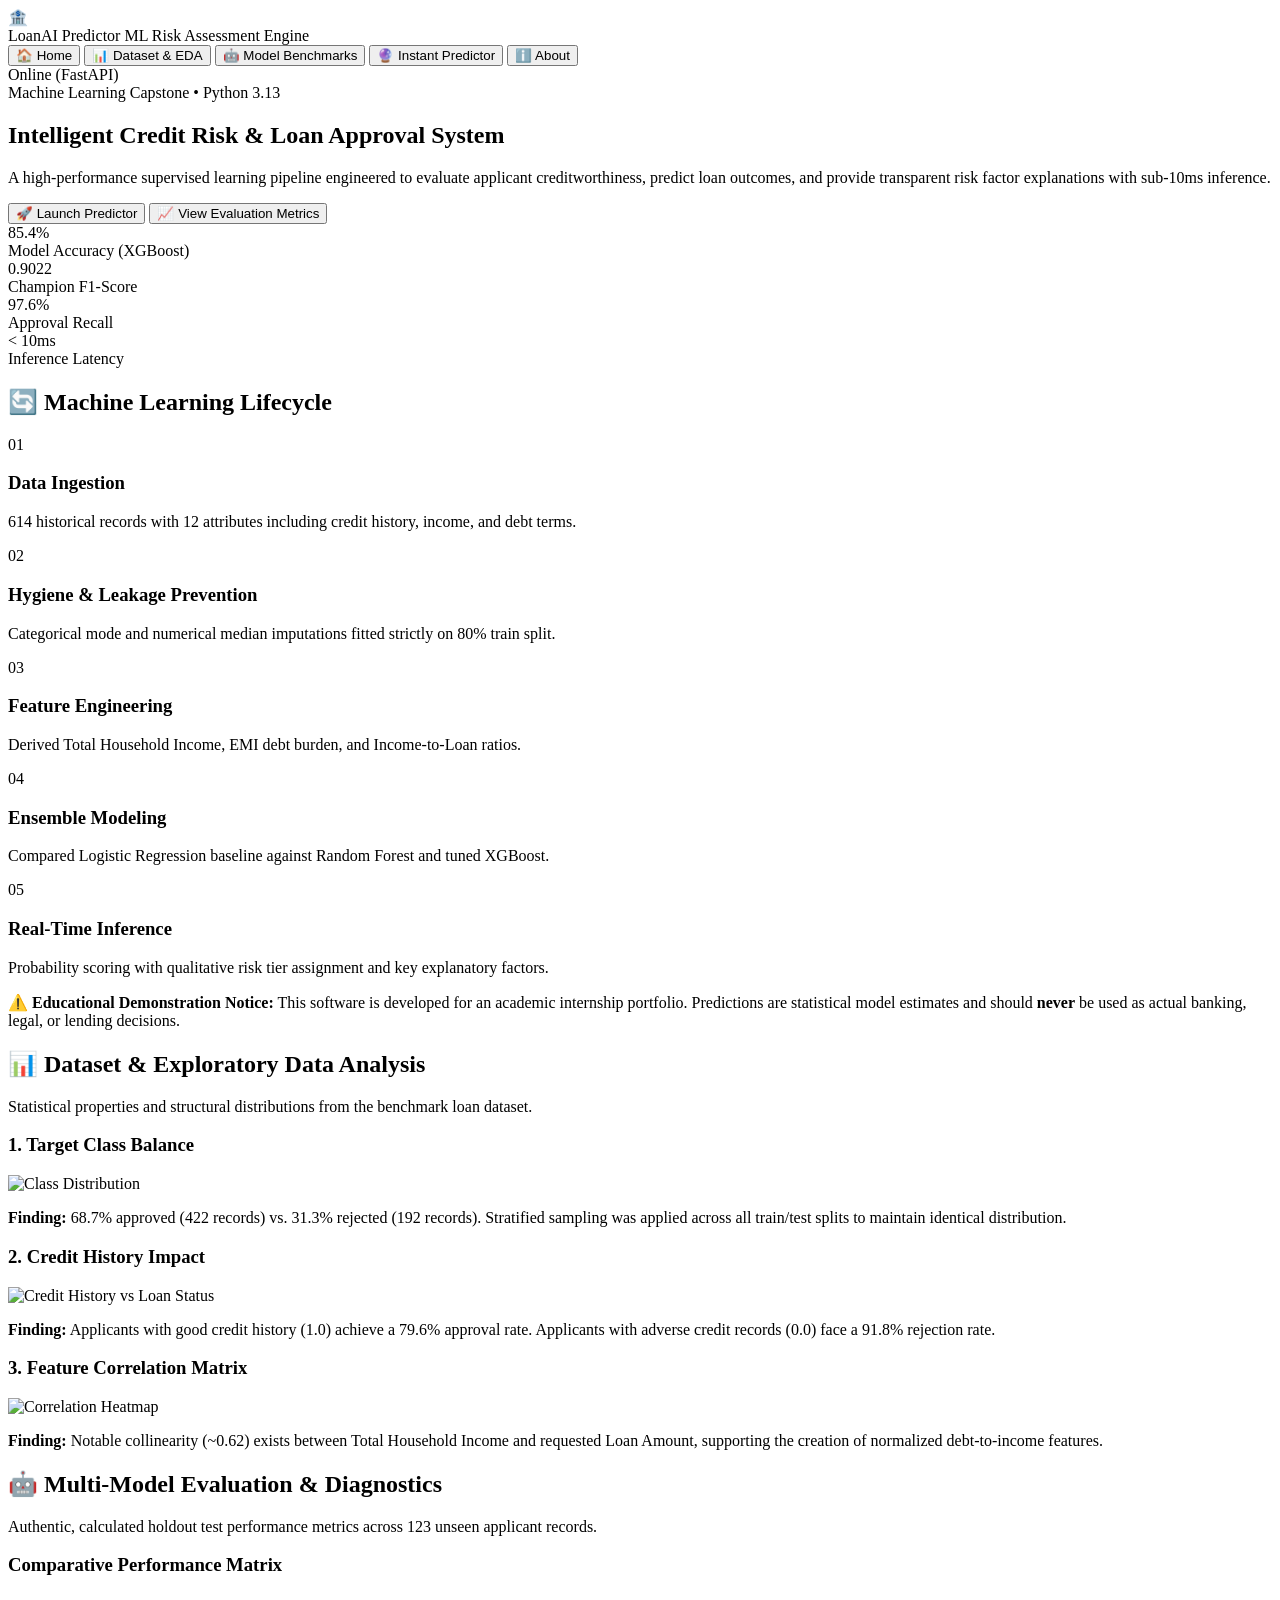
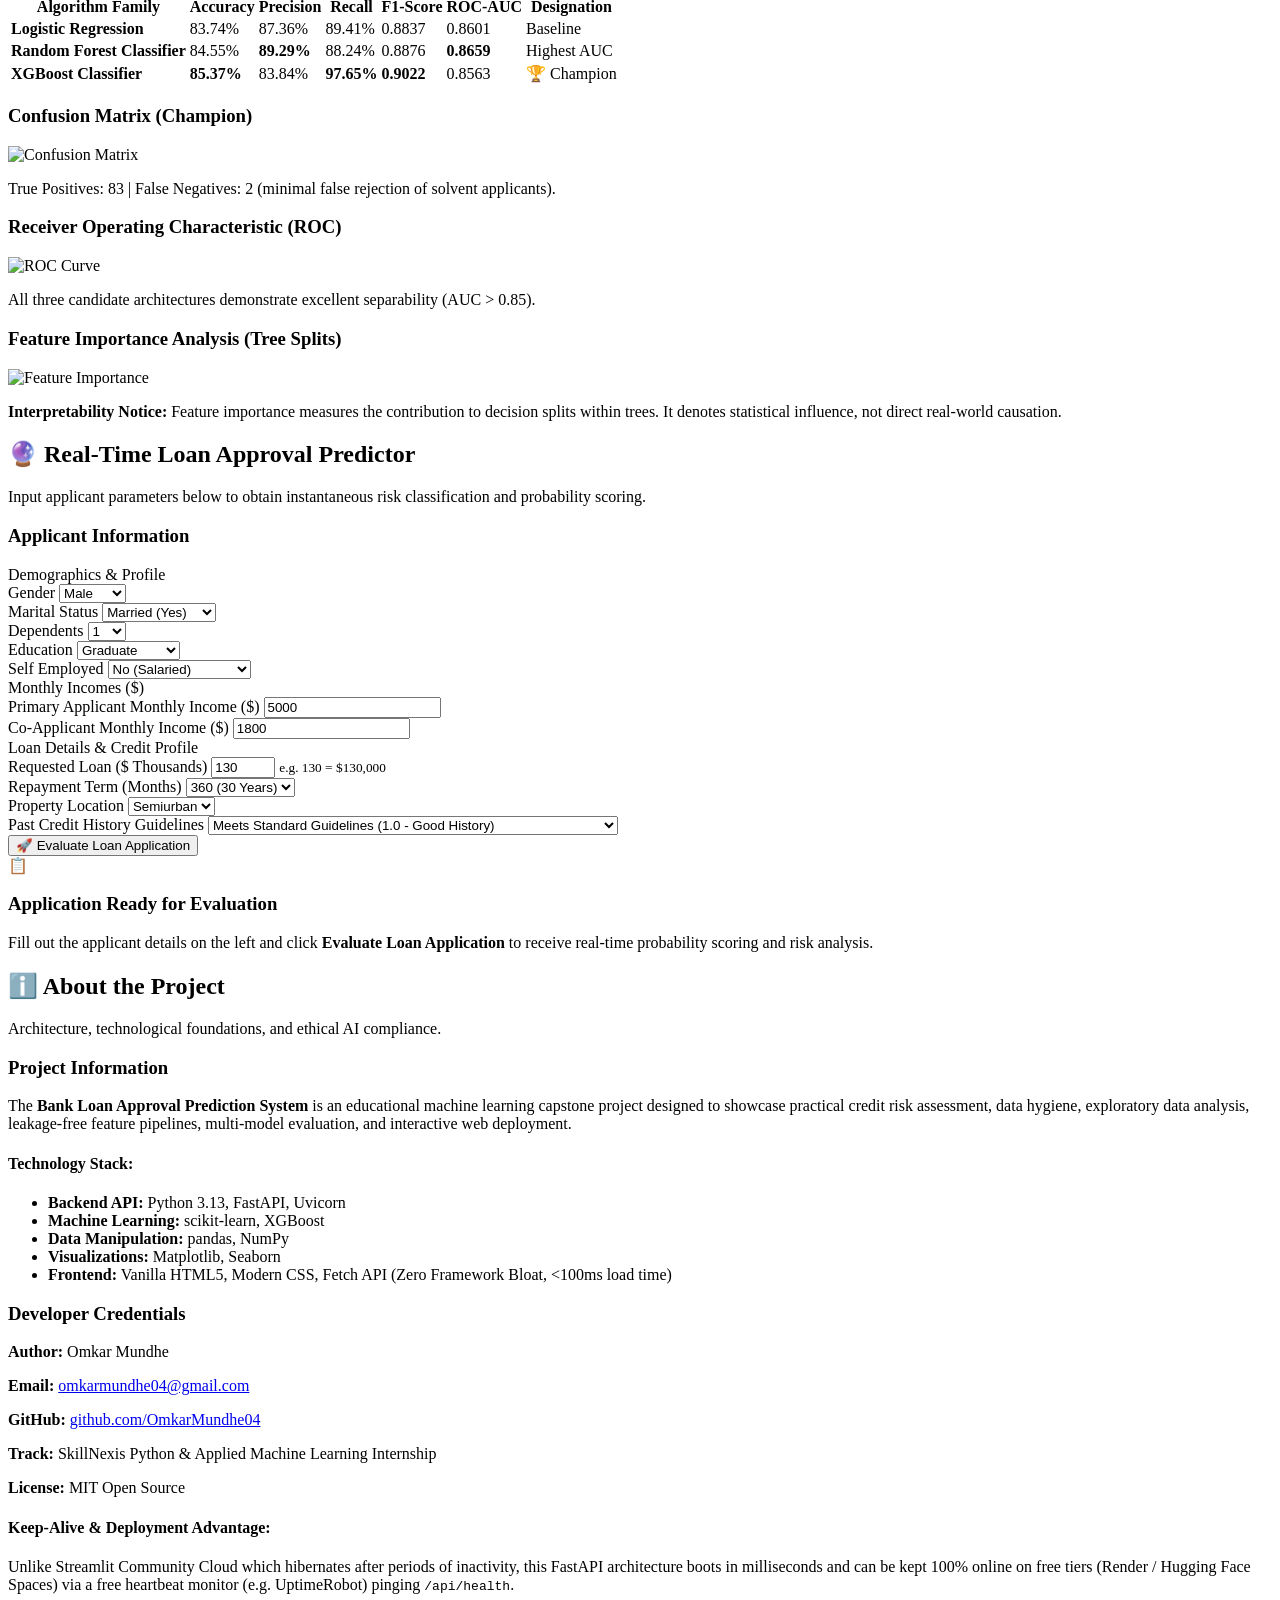
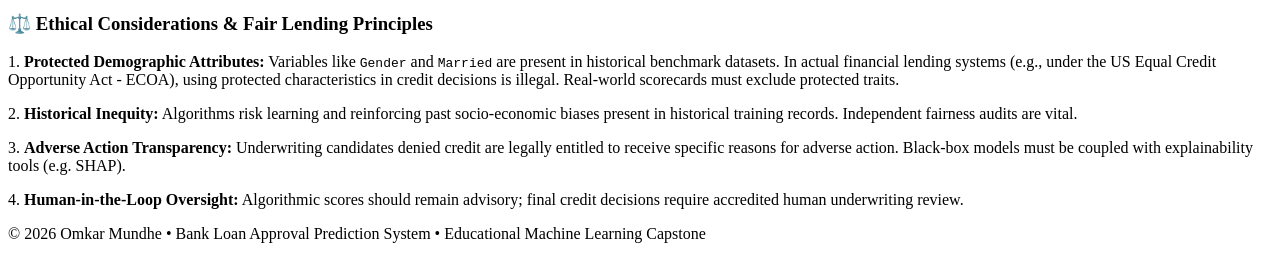
==== weeklyprojectml/static/index.html @ 2aff9a14 "fix: resolve Starlette TemplateResponse 500 on Render using FileResponse" ====
<!DOCTYPE html>
<html lang="en">
<head>
    <meta charset="UTF-8">
    <meta name="viewport" content="width=device-width, initial-scale=1.0">
    <title>Bank Loan Approval Prediction System | ML Capstone</title>
    <link rel="preconnect" href="https://fonts.googleapis.com">
    <link rel="preconnect" href="https://fonts.gstatic.com" crossorigin>
    <link href="https://fonts.googleapis.com/css2?family=Inter:wght@300;400;500;600;700&display=swap" rel="stylesheet">
    <link rel="stylesheet" href="/static/style.css">
</head>
<body>

    <!-- Top Navigation Bar -->
    <header class="navbar">
        <div class="nav-container">
            <div class="brand">
                <span class="brand-icon">🏦</span>
                <div>
                    <span class="brand-title">LoanAI Predictor</span>
                    <span class="brand-subtitle">ML Risk Assessment Engine</span>
                </div>
            </div>
            <nav class="nav-tabs">
                <button class="nav-btn active" onclick="switchTab('home')">🏠 Home</button>
                <button class="nav-btn" onclick="switchTab('eda')">📊 Dataset & EDA</button>
                <button class="nav-btn" onclick="switchTab('models')">🤖 Model Benchmarks</button>
                <button class="nav-btn highlight" onclick="switchTab('predict')">🔮 Instant Predictor</button>
                <button class="nav-btn" onclick="switchTab('about')">ℹ️ About</button>
            </nav>
            <div class="server-status">
                <span class="status-dot"></span> Online (FastAPI)
            </div>
        </div>
    </header>

    <!-- Main Container -->
    <main class="main-content">

        <!-- TAB 1: HOME -->
        <section id="tab-home" class="tab-pane active">
            <div class="hero-banner">
                <div class="hero-text">
                    <span class="badge">Machine Learning Capstone • Python 3.13</span>
                    <h1>Intelligent Credit Risk & Loan Approval System</h1>
                    <p>A high-performance supervised learning pipeline engineered to evaluate applicant creditworthiness, predict loan outcomes, and provide transparent risk factor explanations with sub-10ms inference.</p>
                    <div class="hero-actions">
                        <button class="btn btn-primary" onclick="switchTab('predict')">🚀 Launch Predictor</button>
                        <button class="btn btn-secondary" onclick="switchTab('models')">📈 View Evaluation Metrics</button>
                    </div>
                </div>
                <div class="hero-stats">
                    <div class="stat-box">
                        <div class="stat-number">85.4%</div>
                        <div class="stat-label">Model Accuracy (XGBoost)</div>
                    </div>
                    <div class="stat-box">
                        <div class="stat-number">0.9022</div>
                        <div class="stat-label">Champion F1-Score</div>
                    </div>
                    <div class="stat-box">
                        <div class="stat-number">97.6%</div>
                        <div class="stat-label">Approval Recall</div>
                    </div>
                    <div class="stat-box">
                        <div class="stat-number">&lt; 10ms</div>
                        <div class="stat-label">Inference Latency</div>
                    </div>
                </div>
            </div>

            <!-- ML Workflow -->
            <div class="card mt-4">
                <h2>🔄 Machine Learning Lifecycle</h2>
                <div class="workflow-steps">
                    <div class="step-card">
                        <div class="step-num">01</div>
                        <h3>Data Ingestion</h3>
                        <p>614 historical records with 12 attributes including credit history, income, and debt terms.</p>
                    </div>
                    <div class="step-card">
                        <div class="step-num">02</div>
                        <h3>Hygiene & Leakage Prevention</h3>
                        <p>Categorical mode and numerical median imputations fitted strictly on 80% train split.</p>
                    </div>
                    <div class="step-card">
                        <div class="step-num">03</div>
                        <h3>Feature Engineering</h3>
                        <p>Derived Total Household Income, EMI debt burden, and Income-to-Loan ratios.</p>
                    </div>
                    <div class="step-card">
                        <div class="step-num">04</div>
                        <h3>Ensemble Modeling</h3>
                        <p>Compared Logistic Regression baseline against Random Forest and tuned XGBoost.</p>
                    </div>
                    <div class="step-card">
                        <div class="step-num">05</div>
                        <h3>Real-Time Inference</h3>
                        <p>Probability scoring with qualitative risk tier assignment and key explanatory factors.</p>
                    </div>
                </div>
            </div>

            <!-- Notice -->
            <div class="alert-box alert-warning mt-4">
                <strong>⚠️ Educational Demonstration Notice:</strong> This software is developed for an academic internship portfolio. Predictions are statistical model estimates and should <strong>never</strong> be used as actual banking, legal, or lending decisions.
            </div>
        </section>

        <!-- TAB 2: DATASET & EDA -->
        <section id="tab-eda" class="tab-pane">
            <div class="section-header">
                <h2>📊 Dataset & Exploratory Data Analysis</h2>
                <p>Statistical properties and structural distributions from the benchmark loan dataset.</p>
            </div>

            <div class="grid-2 mt-4">
                <div class="card">
                    <h3>1. Target Class Balance</h3>
                    <img src="/figures/class_distribution.png" alt="Class Distribution" class="eda-img">
                    <p class="caption mt-2"><strong>Finding:</strong> 68.7% approved (422 records) vs. 31.3% rejected (192 records). Stratified sampling was applied across all train/test splits to maintain identical distribution.</p>
                </div>
                <div class="card">
                    <h3>2. Credit History Impact</h3>
                    <img src="/figures/credit_history_vs_status.png" alt="Credit History vs Loan Status" class="eda-img">
                    <p class="caption mt-2"><strong>Finding:</strong> Applicants with good credit history (1.0) achieve a 79.6% approval rate. Applicants with adverse credit records (0.0) face a 91.8% rejection rate.</p>
                </div>
            </div>

            <div class="card mt-4">
                <h3>3. Feature Correlation Matrix</h3>
                <img src="/figures/correlation_heatmap.png" alt="Correlation Heatmap" class="eda-img max-w-full">
                <p class="caption mt-2"><strong>Finding:</strong> Notable collinearity (~0.62) exists between Total Household Income and requested Loan Amount, supporting the creation of normalized debt-to-income features.</p>
            </div>
        </section>

        <!-- TAB 3: MODEL BENCHMARKS -->
        <section id="tab-models" class="tab-pane">
            <div class="section-header">
                <h2>🤖 Multi-Model Evaluation & Diagnostics</h2>
                <p>Authentic, calculated holdout test performance metrics across 123 unseen applicant records.</p>
            </div>

            <!-- Metrics Table -->
            <div class="card mt-4">
                <h3>Comparative Performance Matrix</h3>
                <div class="table-responsive">
                    <table class="styled-table">
                        <thead>
                            <tr>
                                <th>Algorithm Family</th>
                                <th>Accuracy</th>
                                <th>Precision</th>
                                <th>Recall</th>
                                <th>F1-Score</th>
                                <th>ROC-AUC</th>
                                <th>Designation</th>
                            </tr>
                        </thead>
                        <tbody>
                            <tr>
                                <td><strong>Logistic Regression</strong></td>
                                <td>83.74%</td>
                                <td>87.36%</td>
                                <td>89.41%</td>
                                <td>0.8837</td>
                                <td>0.8601</td>
                                <td><span class="tag tag-gray">Baseline</span></td>
                            </tr>
                            <tr>
                                <td><strong>Random Forest Classifier</strong></td>
                                <td>84.55%</td>
                                <td><strong>89.29%</strong></td>
                                <td>88.24%</td>
                                <td>0.8876</td>
                                <td><strong>0.8659</strong></td>
                                <td><span class="tag tag-blue">Highest AUC</span></td>
                            </tr>
                            <tr class="highlight-row">
                                <td><strong>XGBoost Classifier</strong></td>
                                <td><strong>85.37%</strong></td>
                                <td>83.84%</td>
                                <td><strong>97.65%</strong></td>
                                <td><strong>0.9022</strong></td>
                                <td>0.8563</td>
                                <td><span class="tag tag-green">🏆 Champion</span></td>
                            </tr>
                        </tbody>
                    </table>
                </div>
            </div>

            <div class="grid-2 mt-4">
                <div class="card">
                    <h3>Confusion Matrix (Champion)</h3>
                    <img src="/figures/confusion_matrix.png" alt="Confusion Matrix" class="eda-img">
                    <p class="caption mt-2">True Positives: 83 | False Negatives: 2 (minimal false rejection of solvent applicants).</p>
                </div>
                <div class="card">
                    <h3>Receiver Operating Characteristic (ROC)</h3>
                    <img src="/figures/roc_curve.png" alt="ROC Curve" class="eda-img">
                    <p class="caption mt-2">All three candidate architectures demonstrate excellent separability (AUC > 0.85).</p>
                </div>
            </div>

            <div class="card mt-4">
                <h3>Feature Importance Analysis (Tree Splits)</h3>
                <img src="/figures/feature_importance.png" alt="Feature Importance" class="eda-img">
                <p class="caption mt-2"><strong>Interpretability Notice:</strong> Feature importance measures the contribution to decision splits within trees. It denotes statistical influence, not direct real-world causation.</p>
            </div>
        </section>

        <!-- TAB 4: INSTANT PREDICTOR -->
        <section id="tab-predict" class="tab-pane">
            <div class="section-header">
                <h2>🔮 Real-Time Loan Approval Predictor</h2>
                <p>Input applicant parameters below to obtain instantaneous risk classification and probability scoring.</p>
            </div>

            <div class="grid-predictor mt-4">
                <!-- Prediction Form -->
                <div class="card">
                    <h3>Applicant Information</h3>
                    <form id="loanForm" onsubmit="handlePrediction(event)">
                        
                        <div class="form-section-title">Demographics & Profile</div>
                        <div class="grid-3">
                            <div class="form-group">
                                <label for="Gender">Gender</label>
                                <select id="Gender" name="Gender">
                                    <option value="Male" selected>Male</option>
                                    <option value="Female">Female</option>
                                </select>
                            </div>
                            <div class="form-group">
                                <label for="Married">Marital Status</label>
                                <select id="Married" name="Married">
                                    <option value="Yes" selected>Married (Yes)</option>
                                    <option value="No">Unmarried (No)</option>
                                </select>
                            </div>
                            <div class="form-group">
                                <label for="Dependents">Dependents</label>
                                <select id="Dependents" name="Dependents">
                                    <option value="0">0</option>
                                    <option value="1" selected>1</option>
                                    <option value="2">2</option>
                                    <option value="3+">3+</option>
                                </select>
                            </div>
                        </div>

                        <div class="grid-2">
                            <div class="form-group">
                                <label for="Education">Education</label>
                                <select id="Education" name="Education">
                                    <option value="Graduate" selected>Graduate</option>
                                    <option value="Not Graduate">Not Graduate</option>
                                </select>
                            </div>
                            <div class="form-group">
                                <label for="Self_Employed">Self Employed</label>
                                <select id="Self_Employed" name="Self_Employed">
                                    <option value="No" selected>No (Salaried)</option>
                                    <option value="Yes">Yes (Self-Employed)</option>
                                </select>
                            </div>
                        </div>

                        <div class="form-section-title mt-3">Monthly Incomes ($)</div>
                        <div class="grid-2">
                            <div class="form-group">
                                <label for="ApplicantIncome">Primary Applicant Monthly Income ($)</label>
                                <input type="number" id="ApplicantIncome" name="ApplicantIncome" value="5000" min="0" step="250" required>
                            </div>
                            <div class="form-group">
                                <label for="CoapplicantIncome">Co-Applicant Monthly Income ($)</label>
                                <input type="number" id="CoapplicantIncome" name="CoapplicantIncome" value="1800" min="0" step="250" required>
                            </div>
                        </div>

                        <div class="form-section-title mt-3">Loan Details & Credit Profile</div>
                        <div class="grid-3">
                            <div class="form-group">
                                <label for="LoanAmount">Requested Loan ($ Thousands)</label>
                                <input type="number" id="LoanAmount" name="LoanAmount" value="130" min="5" max="1000" step="5" required>
                                <small class="form-hint">e.g. 130 = $130,000</small>
                            </div>
                            <div class="form-group">
                                <label for="Loan_Amount_Term">Repayment Term (Months)</label>
                                <select id="Loan_Amount_Term" name="Loan_Amount_Term">
                                    <option value="120">120 (10 Years)</option>
                                    <option value="180">180 (15 Years)</option>
                                    <option value="240">240 (20 Years)</option>
                                    <option value="300">300 (25 Years)</option>
                                    <option value="360" selected>360 (30 Years)</option>
                                    <option value="480">480 (40 Years)</option>
                                </select>
                            </div>
                            <div class="form-group">
                                <label for="Property_Area">Property Location</label>
                                <select id="Property_Area" name="Property_Area">
                                    <option value="Semiurban" selected>Semiurban</option>
                                    <option value="Urban">Urban</option>
                                    <option value="Rural">Rural</option>
                                </select>
                            </div>
                        </div>

                        <div class="form-group mt-2">
                            <label for="Credit_History">Past Credit History Guidelines</label>
                            <select id="Credit_History" name="Credit_History">
                                <option value="1.0" selected>Meets Standard Guidelines (1.0 - Good History)</option>
                                <option value="0.0">Does NOT Meet Guidelines / Adverse Defaults (0.0 - Bad History)</option>
                            </select>
                        </div>

                        <div class="form-actions mt-4">
                            <button type="submit" class="btn btn-primary w-full" id="submitBtn">
                                🚀 Evaluate Loan Application
                            </button>
                        </div>
                    </form>
                </div>

                <!-- Result Display Card -->
                <div class="card result-card" id="resultContainer">
                    <div id="resultPlaceholder" class="placeholder-state">
                        <div class="placeholder-icon">📋</div>
                        <h3>Application Ready for Evaluation</h3>
                        <p>Fill out the applicant details on the left and click <strong>Evaluate Loan Application</strong> to receive real-time probability scoring and risk analysis.</p>
                    </div>

                    <div id="resultContent" style="display: none;">
                        <div id="decisionBanner" class="decision-box">
                            <h2 id="decisionTitle">Outcome</h2>
                            <p id="decisionSubtitle">Description</p>
                            <div class="risk-badge" id="riskBadge">Risk Tier</div>
                        </div>

                        <div class="probability-meters mt-4">
                            <div class="prob-row">
                                <div class="prob-label">
                                    <span>Approval Likelihood</span>
                                    <strong id="approvalProbText">0%</strong>
                                </div>
                                <div class="progress-bar-bg">
                                    <div class="progress-bar-fill fill-green" id="approvalProbBar" style="width: 0%;"></div>
                                </div>
                            </div>
                            <div class="prob-row mt-2">
                                <div class="prob-label">
                                    <span>Rejection Likelihood</span>
                                    <strong id="rejectionProbText">0%</strong>
                                </div>
                                <div class="progress-bar-bg">
                                    <div class="progress-bar-fill fill-red" id="rejectionProbBar" style="width: 0%;"></div>
                                </div>
                            </div>
                        </div>

                        <div class="mt-4">
                            <h4>Primary Risk & Explanatory Factors:</h4>
                            <ul id="factorsList" class="factors-list"></ul>
                        </div>

                        <div class="alert-box alert-warning mt-4">
                            <small id="disclaimerText">Educational Machine Learning prediction. This prediction should NOT be treated as an actual banking or financial lending decision.</small>
                        </div>
                    </div>
                </div>
            </div>
        </section>

        <!-- TAB 5: ABOUT -->
        <section id="tab-about" class="tab-pane">
            <div class="section-header">
                <h2>ℹ️ About the Project</h2>
                <p>Architecture, technological foundations, and ethical AI compliance.</p>
            </div>

            <div class="grid-2 mt-4">
                <div class="card">
                    <h3>Project Information</h3>
                    <p>The <strong>Bank Loan Approval Prediction System</strong> is an educational machine learning capstone project designed to showcase practical credit risk assessment, data hygiene, exploratory data analysis, leakage-free feature pipelines, multi-model evaluation, and interactive web deployment.</p>
                    
                    <h4 class="mt-3">Technology Stack:</h4>
                    <ul class="tech-list">
                        <li><strong>Backend API:</strong> Python 3.13, FastAPI, Uvicorn</li>
                        <li><strong>Machine Learning:</strong> scikit-learn, XGBoost</li>
                        <li><strong>Data Manipulation:</strong> pandas, NumPy</li>
                        <li><strong>Visualizations:</strong> Matplotlib, Seaborn</li>
                        <li><strong>Frontend:</strong> Vanilla HTML5, Modern CSS, Fetch API (Zero Framework Bloat, <100ms load time)</li>
                    </ul>
                </div>
                <div class="card">
                    <h3>Developer Credentials</h3>
                    <p><strong>Author:</strong> Omkar Mundhe</p>
                    <p><strong>Email:</strong> <a href="mailto:omkarmundhe04@gmail.com">omkarmundhe04@gmail.com</a></p>
                    <p><strong>GitHub:</strong> <a href="https://github.com/OmkarMundhe04" target="_blank">github.com/OmkarMundhe04</a></p>
                    <p><strong>Track:</strong> SkillNexis Python & Applied Machine Learning Internship</p>
                    <p><strong>License:</strong> MIT Open Source</p>

                    <h4 class="mt-3">Keep-Alive & Deployment Advantage:</h4>
                    <p class="caption">Unlike Streamlit Community Cloud which hibernates after periods of inactivity, this FastAPI architecture boots in milliseconds and can be kept 100% online on free tiers (Render / Hugging Face Spaces) via a free heartbeat monitor (e.g. UptimeRobot) pinging <code>/api/health</code>.</p>
                </div>
            </div>

            <div class="card mt-4">
                <h3>⚖️ Ethical Considerations & Fair Lending Principles</h3>
                <p>1. <strong>Protected Demographic Attributes:</strong> Variables like <code>Gender</code> and <code>Married</code> are present in historical benchmark datasets. In actual financial lending systems (e.g., under the US Equal Credit Opportunity Act - ECOA), using protected characteristics in credit decisions is illegal. Real-world scorecards must exclude protected traits.</p>
                <p>2. <strong>Historical Inequity:</strong> Algorithms risk learning and reinforcing past socio-economic biases present in historical training records. Independent fairness audits are vital.</p>
                <p>3. <strong>Adverse Action Transparency:</strong> Underwriting candidates denied credit are legally entitled to receive specific reasons for adverse action. Black-box models must be coupled with explainability tools (e.g. SHAP).</p>
                <p>4. <strong>Human-in-the-Loop Oversight:</strong> Algorithmic scores should remain advisory; final credit decisions require accredited human underwriting review.</p>
            </div>
        </section>

    </main>

    <!-- Footer -->
    <footer class="footer">
        <p>© 2026 Omkar Mundhe • Bank Loan Approval Prediction System • Educational Machine Learning Capstone</p>
    </footer>

    <script src="/static/script.js"></script>
</body>
</html>
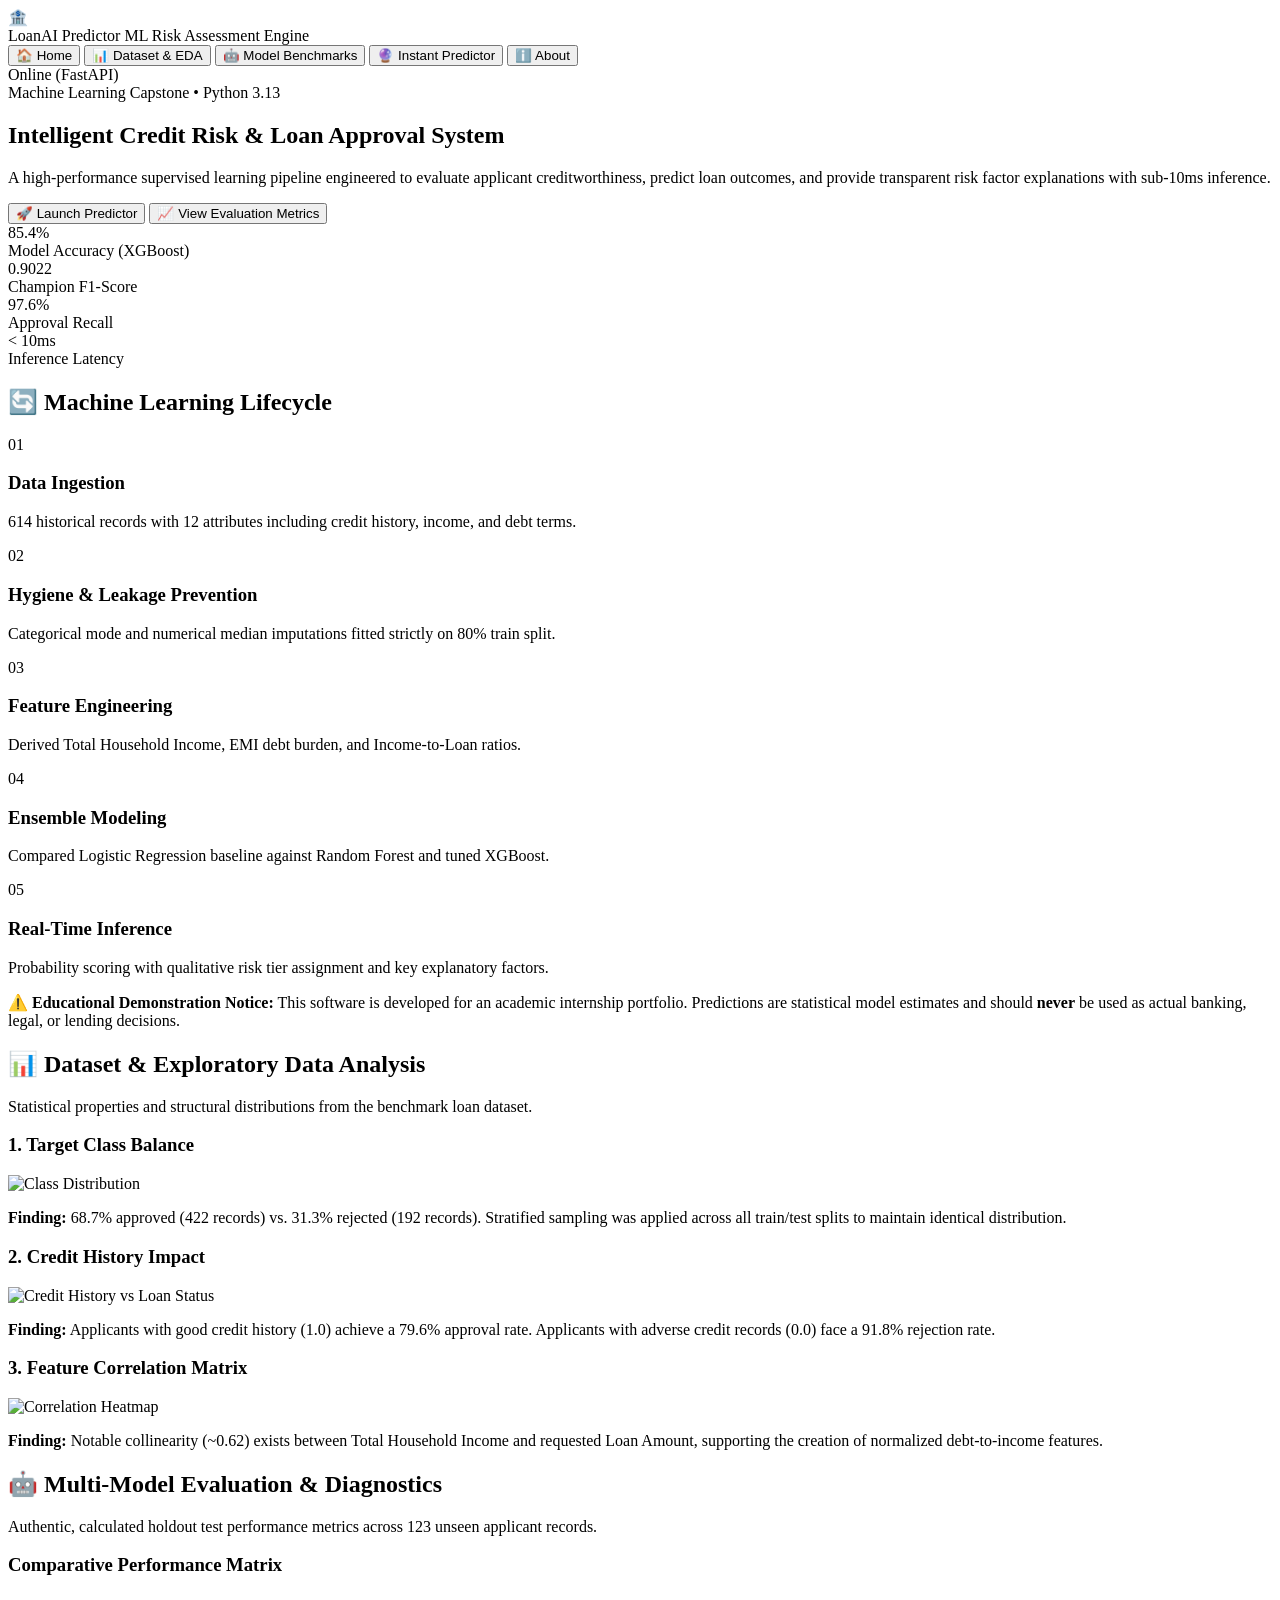
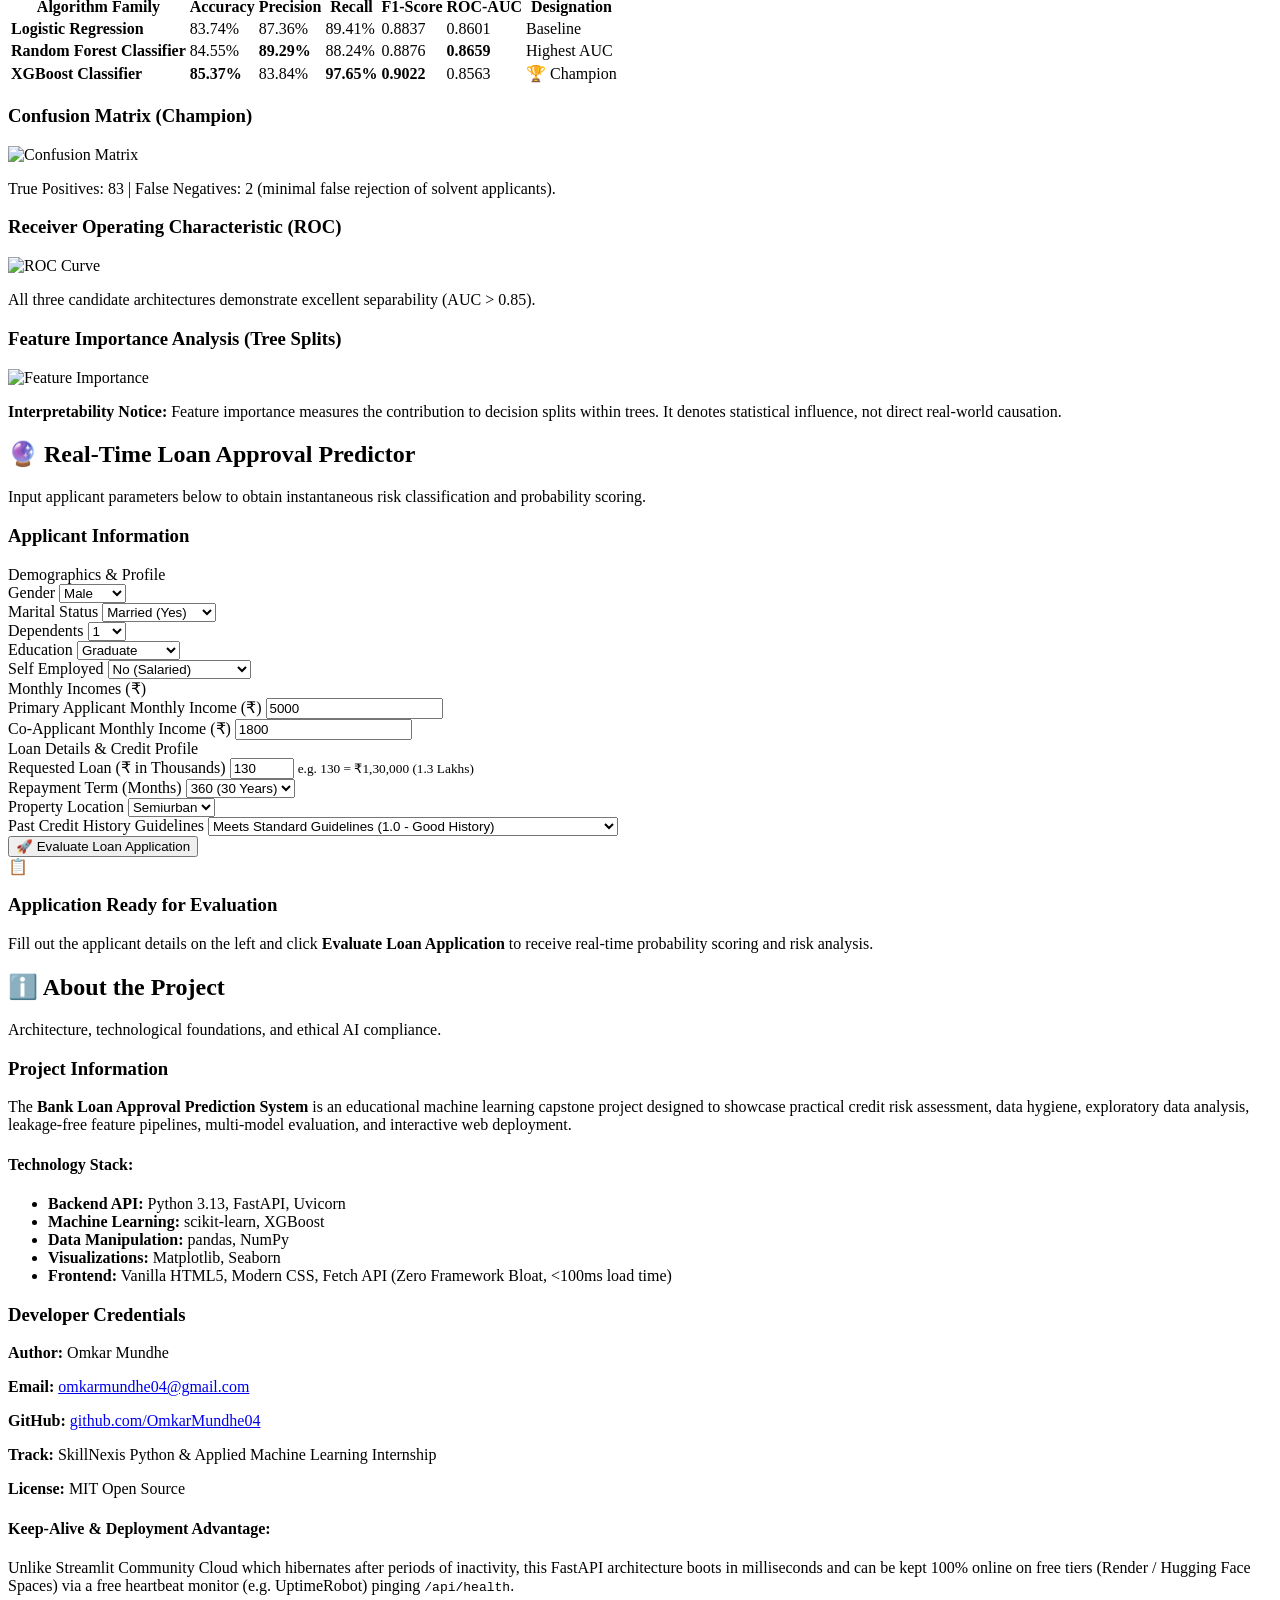
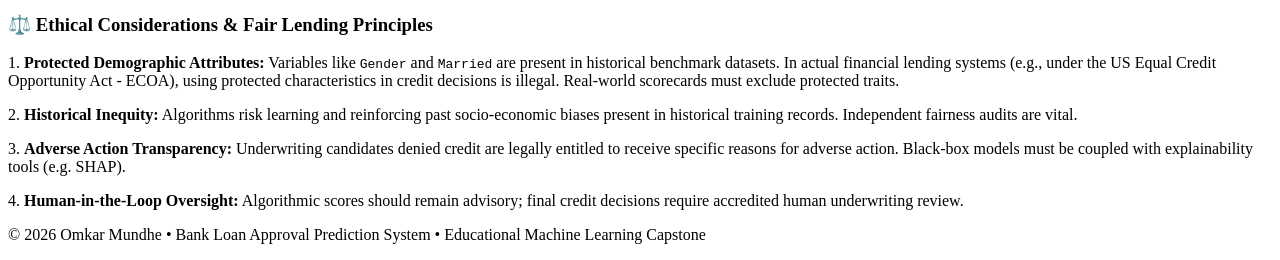
==== commit 4b8b5a25: "feat: update all currency representations from dollars to Indian Rupees (INR / ₹)" ====
--- a/weeklyprojectml/static/index.html
+++ b/weeklyprojectml/static/index.html
@@ -267,14 +267,14 @@
                             </div>
                         </div>
 
-                        <div class="form-section-title mt-3">Monthly Incomes ($)</div>
+                        <div class="form-section-title mt-3">Monthly Incomes (₹)</div>
                         <div class="grid-2">
                             <div class="form-group">
-                                <label for="ApplicantIncome">Primary Applicant Monthly Income ($)</label>
+                                <label for="ApplicantIncome">Primary Applicant Monthly Income (₹)</label>
                                 <input type="number" id="ApplicantIncome" name="ApplicantIncome" value="5000" min="0" step="250" required>
                             </div>
                             <div class="form-group">
-                                <label for="CoapplicantIncome">Co-Applicant Monthly Income ($)</label>
+                                <label for="CoapplicantIncome">Co-Applicant Monthly Income (₹)</label>
                                 <input type="number" id="CoapplicantIncome" name="CoapplicantIncome" value="1800" min="0" step="250" required>
                             </div>
                         </div>
@@ -282,9 +282,9 @@
                         <div class="form-section-title mt-3">Loan Details & Credit Profile</div>
                         <div class="grid-3">
                             <div class="form-group">
-                                <label for="LoanAmount">Requested Loan ($ Thousands)</label>
+                                <label for="LoanAmount">Requested Loan (₹ in Thousands)</label>
                                 <input type="number" id="LoanAmount" name="LoanAmount" value="130" min="5" max="1000" step="5" required>
-                                <small class="form-hint">e.g. 130 = $130,000</small>
+                                <small class="form-hint">e.g. 130 = ₹1,30,000 (1.3 Lakhs)</small>
                             </div>
                             <div class="form-group">
                                 <label for="Loan_Amount_Term">Repayment Term (Months)</label>
